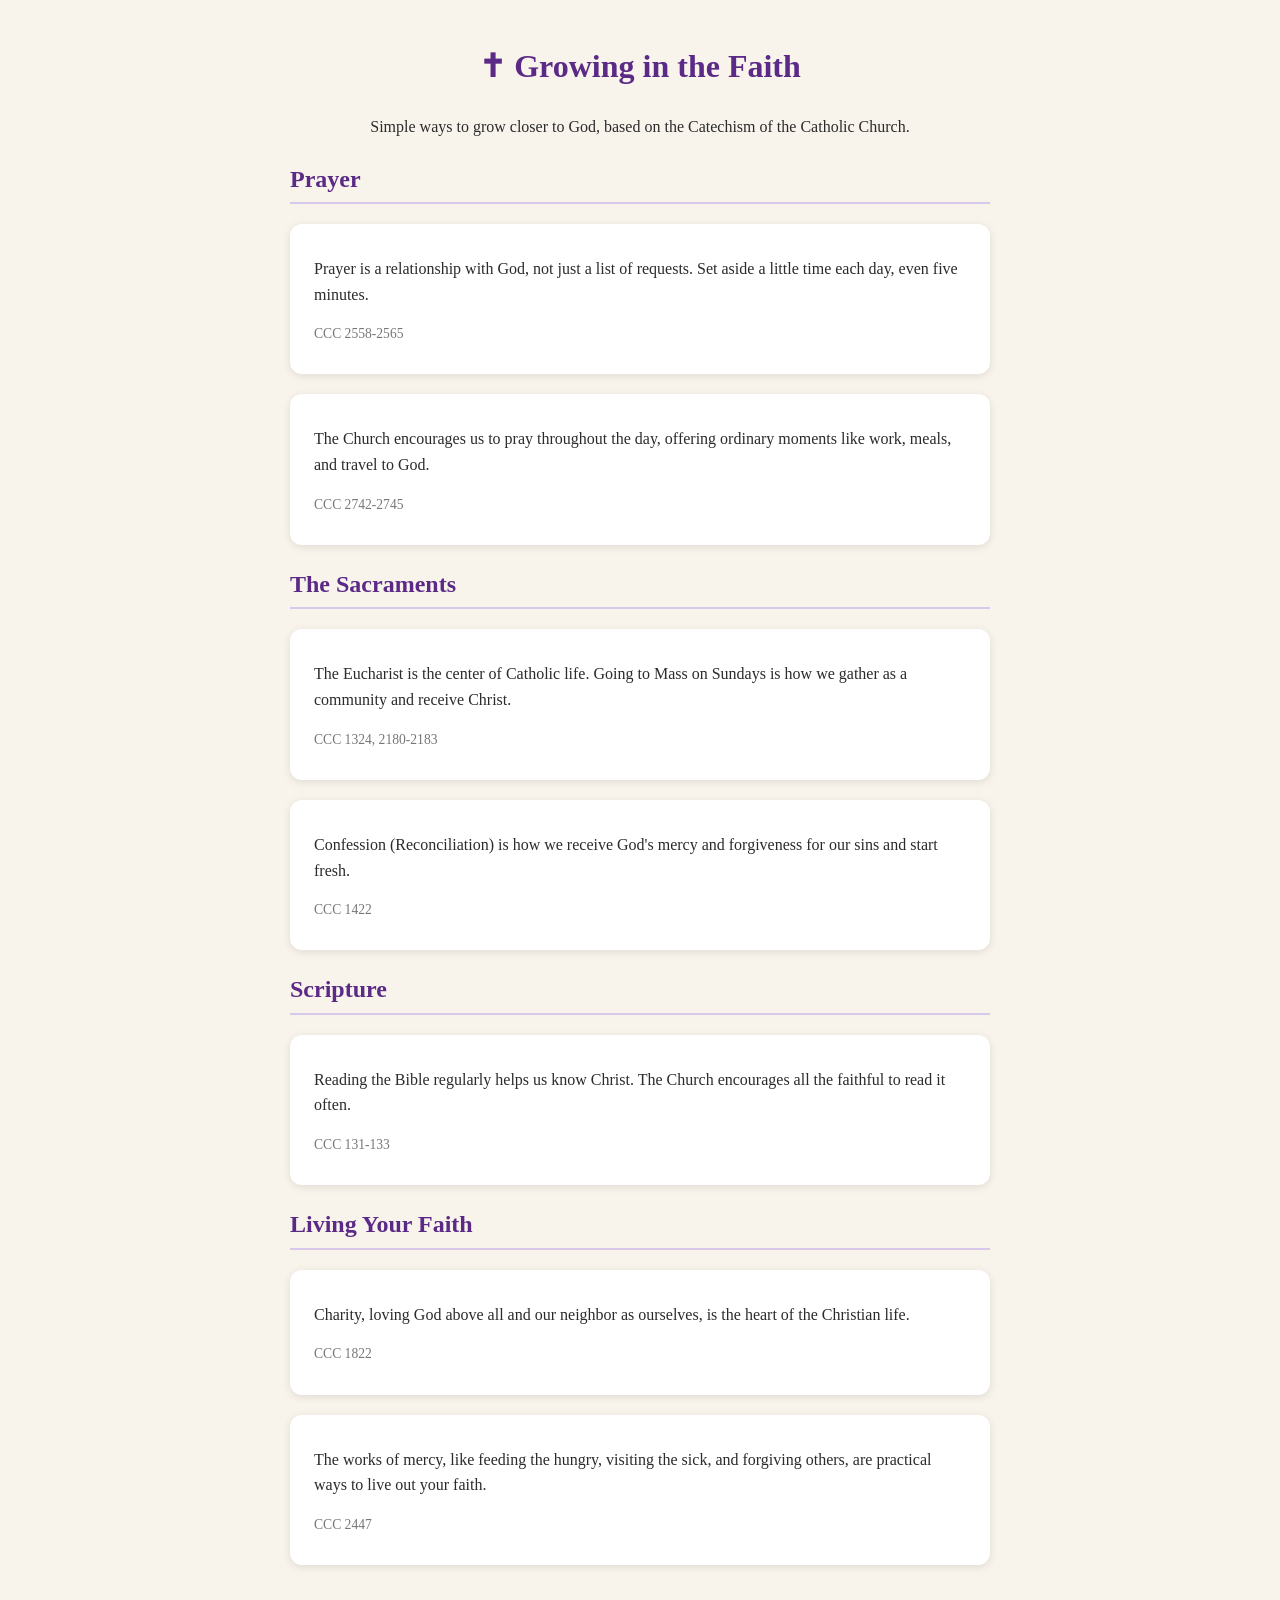
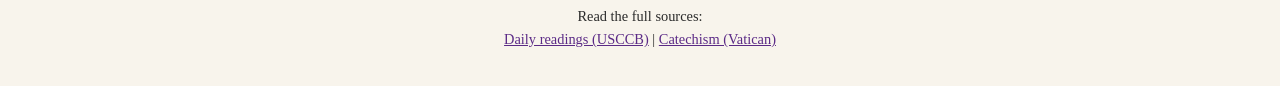
==== index.html @ 178d9954 "Add files via upload" ====
<!DOCTYPE html>
<html lang="en">
<head>
  <meta charset="UTF-8">
  <meta name="viewport" content="width=device-width, initial-scale=1">
  <title>Growing in the Faith</title>
  <style>
    body { font-family: Georgia, serif; background: #f8f4ec; color: #2b2b2b;
           max-width: 700px; margin: 0 auto; padding: 20px; line-height: 1.6; }
    h1 { color: #5b2a86; text-align: center; }
    h2 { color: #5b2a86; border-bottom: 2px solid #d8c9ea; padding-bottom: 4px; }
    .card { background: white; border-radius: 12px; padding: 16px 24px;
            box-shadow: 0 2px 8px rgba(0,0,0,0.1); margin: 20px 0; }
    .ref { color: #777; font-size: 0.85em; }
    a { color: #5b2a86; }
    footer { text-align: center; margin-top: 40px; font-size: 0.9em; }
  </style>
</head>
<body>
  <h1>✝ Growing in the Faith</h1>
  <p style="text-align:center">Simple ways to grow closer to God, based on the Catechism of the Catholic Church.</p>

  <h2>Prayer</h2>
  <div class="card">
    <p>Prayer is a relationship with God, not just a list of requests. Set aside a little time each day, even five minutes.</p>
    <p class="ref">CCC 2558-2565</p>
  </div>
  <div class="card">
    <p>The Church encourages us to pray throughout the day, offering ordinary moments like work, meals, and travel to God.</p>
    <p class="ref">CCC 2742-2745</p>
  </div>

  <h2>The Sacraments</h2>
  <div class="card">
    <p>The Eucharist is the center of Catholic life. Going to Mass on Sundays is how we gather as a community and receive Christ.</p>
    <p class="ref">CCC 1324, 2180-2183</p>
  </div>
  <div class="card">
    <p>Confession (Reconciliation) is how we receive God's mercy and forgiveness for our sins and start fresh.</p>
    <p class="ref">CCC 1422</p>
  </div>

  <h2>Scripture</h2>
  <div class="card">
    <p>Reading the Bible regularly helps us know Christ. The Church encourages all the faithful to read it often.</p>
    <p class="ref">CCC 131-133</p>
  </div>

  <h2>Living Your Faith</h2>
  <div class="card">
    <p>Charity, loving God above all and our neighbor as ourselves, is the heart of the Christian life.</p>
    <p class="ref">CCC 1822</p>
  </div>
  <div class="card">
    <p>The works of mercy, like feeding the hungry, visiting the sick, and forgiving others, are practical ways to live out your faith.</p>
    <p class="ref">CCC 2447</p>
  </div>

  <footer>
    <p>Read the full sources:<br>
    <a href="https://bible.usccb.org/daily-bible-reading" target="_blank">Daily readings (USCCB)</a> |
    <a href="https://www.vatican.va/archive/ENG0015/_INDEX.HTM" target="_blank">Catechism (Vatican)</a></p>
  </footer>
</body>
</html>
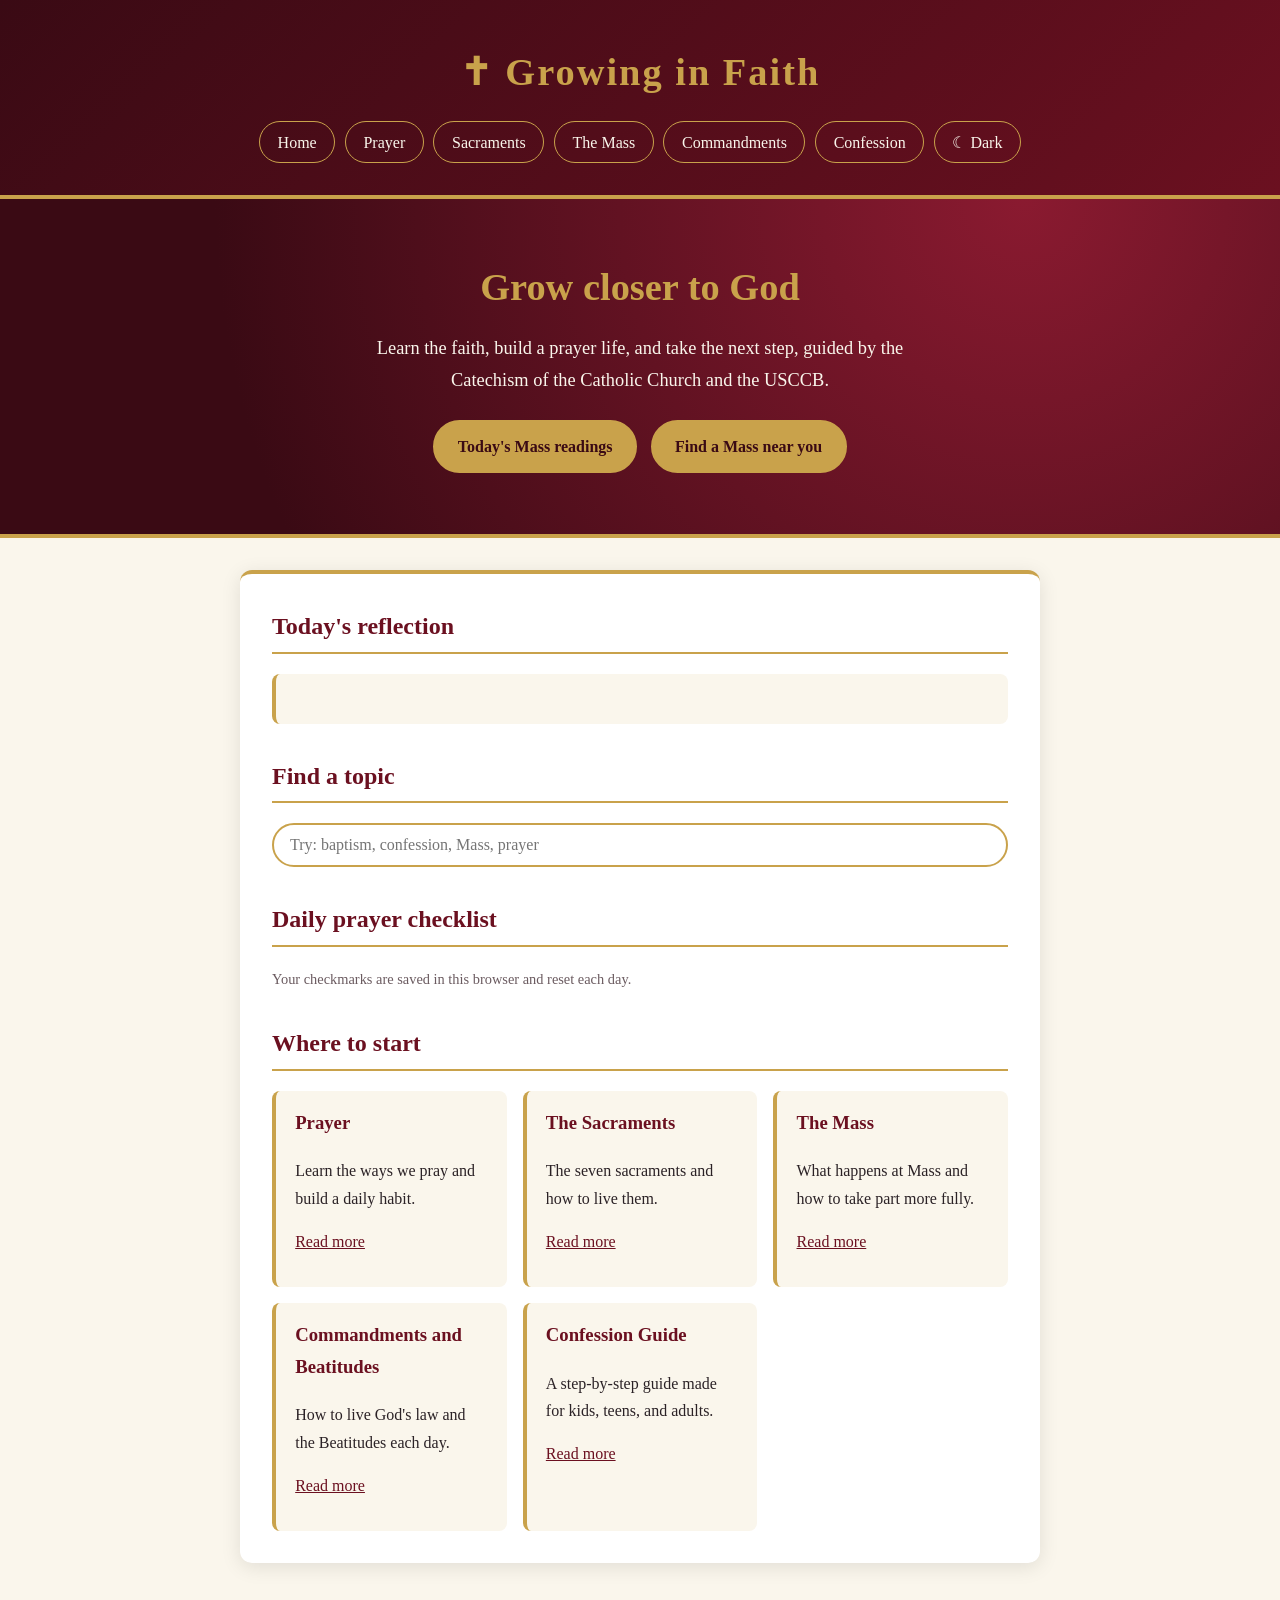
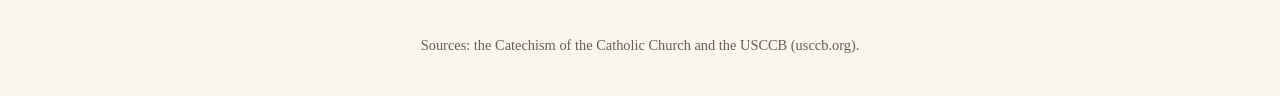
==== commit 40abd92e: "Add files via upload" ====
--- a/index.html
+++ b/index.html
@@ -3,63 +3,80 @@
 <head>
   <meta charset="UTF-8">
   <meta name="viewport" content="width=device-width, initial-scale=1">
-  <title>Growing in the Faith</title>
-  <style>
-    body { font-family: Georgia, serif; background: #f8f4ec; color: #2b2b2b;
-           max-width: 700px; margin: 0 auto; padding: 20px; line-height: 1.6; }
-    h1 { color: #5b2a86; text-align: center; }
-    h2 { color: #5b2a86; border-bottom: 2px solid #d8c9ea; padding-bottom: 4px; }
-    .card { background: white; border-radius: 12px; padding: 16px 24px;
-            box-shadow: 0 2px 8px rgba(0,0,0,0.1); margin: 20px 0; }
-    .ref { color: #777; font-size: 0.85em; }
-    a { color: #5b2a86; }
-    footer { text-align: center; margin-top: 40px; font-size: 0.9em; }
-  </style>
+  <title>Growing in Faith</title>
+  <link rel="stylesheet" href="style.css">
 </head>
 <body>
-  <h1>✝ Growing in the Faith</h1>
-  <p style="text-align:center">Simple ways to grow closer to God, based on the Catechism of the Catholic Church.</p>
+  <header>
+    <h1><span class="cross">&#10013;</span> Growing in Faith</h1>
+    <nav>
+      <a href="index.html">Home</a>
+      <a href="prayer.html">Prayer</a>
+      <a href="sacraments.html">Sacraments</a>
+      <a href="mass.html">The Mass</a>
+      <a href="commandments.html">Commandments</a>
+      <a href="confession.html">Confession</a>
+    </nav>
+  </header>
 
-  <h2>Prayer</h2>
-  <div class="card">
-    <p>Prayer is a relationship with God, not just a list of requests. Set aside a little time each day, even five minutes.</p>
-    <p class="ref">CCC 2558-2565</p>
-  </div>
-  <div class="card">
-    <p>The Church encourages us to pray throughout the day, offering ordinary moments like work, meals, and travel to God.</p>
-    <p class="ref">CCC 2742-2745</p>
-  </div>
+  <section class="hero">
+    <h2>Grow closer to God</h2>
+    <p>Learn the faith, build a prayer life, and take the next step,
+    guided by the Catechism of the Catholic Church and the USCCB.</p>
+    <a class="button" href="https://bible.usccb.org/daily-bible-reading" target="_blank" rel="noopener">Today's Mass readings</a>
+    <a class="button" href="https://masstimes.org" target="_blank" rel="noopener">Find a Mass near you</a>
+  </section>
 
-  <h2>The Sacraments</h2>
-  <div class="card">
-    <p>The Eucharist is the center of Catholic life. Going to Mass on Sundays is how we gather as a community and receive Christ.</p>
-    <p class="ref">CCC 1324, 2180-2183</p>
-  </div>
-  <div class="card">
-    <p>Confession (Reconciliation) is how we receive God's mercy and forgiveness for our sins and start fresh.</p>
-    <p class="ref">CCC 1422</p>
-  </div>
+  <main>
+    <h2>Today's reflection</h2>
+    <div class="daily">
+      <p id="daily-text"></p>
+      <p class="ref" id="daily-ref"></p>
+    </div>
 
-  <h2>Scripture</h2>
-  <div class="card">
-    <p>Reading the Bible regularly helps us know Christ. The Church encourages all the faithful to read it often.</p>
-    <p class="ref">CCC 131-133</p>
-  </div>
+    <h2>Find a topic</h2>
+    <input id="search-box" type="search" placeholder="Try: baptism, confession, Mass, prayer">
+    <div id="search-results"></div>
 
-  <h2>Living Your Faith</h2>
-  <div class="card">
-    <p>Charity, loving God above all and our neighbor as ourselves, is the heart of the Christian life.</p>
-    <p class="ref">CCC 1822</p>
-  </div>
-  <div class="card">
-    <p>The works of mercy, like feeding the hungry, visiting the sick, and forgiving others, are practical ways to live out your faith.</p>
-    <p class="ref">CCC 2447</p>
-  </div>
+    <h2>Daily prayer checklist</h2>
+    <p class="small">Your checkmarks are saved in this browser and reset each day.</p>
+    <ul id="checklist"></ul>
+
+    <h2>Where to start</h2>
+    <div class="cards">
+      <div class="card">
+        <h3>Prayer</h3>
+        <p>Learn the ways we pray and build a daily habit.</p>
+        <p><a href="prayer.html">Read more</a></p>
+      </div>
+      <div class="card">
+        <h3>The Sacraments</h3>
+        <p>The seven sacraments and how to live them.</p>
+        <p><a href="sacraments.html">Read more</a></p>
+      </div>
+      <div class="card">
+        <h3>The Mass</h3>
+        <p>What happens at Mass and how to take part more fully.</p>
+        <p><a href="mass.html">Read more</a></p>
+      </div>      <div class="card">
+        <h3>Commandments and Beatitudes</h3>
+        <p>How to live God's law and the Beatitudes each day.</p>
+        <p><a href="commandments.html">Read more</a></p>
+      </div>      <div class="card">
+        <h3>Confession Guide</h3>
+        <p>A step-by-step guide made for kids, teens, and adults.</p>
+        <p><a href="confession.html">Read more</a></p>
+      </div>
+    </div>
+  </main>
 
   <footer>
-    <p>Read the full sources:<br>
-    <a href="https://bible.usccb.org/daily-bible-reading" target="_blank">Daily readings (USCCB)</a> |
-    <a href="https://www.vatican.va/archive/ENG0015/_INDEX.HTM" target="_blank">Catechism (Vatican)</a></p>
+    <p>Sources: the Catechism of the Catholic Church and the USCCB (usccb.org).</p>
   </footer>
+
+  <script src="script.js"></script>
+  <script src="theme.js"></script>
+  <script src="animations.js"></script>
+  <script src="effects.js"></script>
 </body>
 </html>
--- a/style.css
+++ b/style.css
@@ -0,0 +1,638 @@
+:root {
+  --burgundy: #6b1020;
+  --deep: #3a0a14;
+  --gold: #c9a24b;
+  --cream: #faf6ec;
+  --ink: #2b2226;
+}
+
+* { box-sizing: border-box; }
+
+body {
+  margin: 0;
+  font-family: Georgia, "Times New Roman", serif;
+  background: var(--cream);
+  color: var(--ink);
+  line-height: 1.7;
+}
+
+header {
+  background: linear-gradient(135deg, var(--deep), var(--burgundy));
+  text-align: center;
+  padding: 2.5rem 1rem 1rem;
+  border-bottom: 4px solid var(--gold);
+}
+
+header h1 {
+  color: var(--gold);
+  margin: 0 0 1rem;
+  font-size: 2.4rem;
+  letter-spacing: 2px;
+}
+
+nav {
+  display: flex;
+  justify-content: center;
+  flex-wrap: wrap;
+  gap: 0.6rem;
+  padding-bottom: 1rem;
+}
+
+nav a {
+  color: var(--cream);
+  text-decoration: none;
+  padding: 0.4rem 1.1rem;
+  border: 1px solid var(--gold);
+  border-radius: 999px;
+  transition: 0.2s;
+}
+
+nav a:hover {
+  background: var(--gold);
+  color: var(--deep);
+}
+
+main {
+  max-width: 800px;
+  margin: 2rem auto;
+  padding: 2rem;
+  background: #fff;
+  border-radius: 12px;
+  border-top: 4px solid var(--gold);
+  box-shadow: 0 4px 20px rgba(0, 0, 0, 0.1);
+}
+
+h2 {
+  color: var(--burgundy);
+  border-bottom: 2px solid var(--gold);
+  padding-bottom: 0.3rem;
+  margin-top: 2rem;
+}
+
+main h2:first-child { margin-top: 0; }
+
+h3 { color: var(--burgundy); }
+
+a { color: var(--burgundy); }
+
+.cards {
+  display: grid;
+  grid-template-columns: repeat(auto-fit, minmax(220px, 1fr));
+  gap: 1rem;
+}
+
+.card {
+  background: var(--cream);
+  border-left: 4px solid var(--gold);
+  border-radius: 8px;
+  padding: 1rem 1.2rem;
+}
+
+.card h3 { margin-top: 0; }
+
+footer {
+  text-align: center;
+  padding: 1.5rem;
+  color: #6b5b60;
+  font-size: 0.9rem;
+}
+.hero {
+  text-align: center;
+  max-width: 800px;
+  margin: 2rem auto 0;
+  padding: 2rem 1rem 0;
+}
+
+.hero h2 {
+  border: none;
+  font-size: 2rem;
+  margin: 0 0 0.5rem;
+}
+
+.hero p {
+  font-size: 1.15rem;
+  margin: 0 auto 1.2rem;
+  max-width: 560px;
+}
+
+.button {
+  display: inline-block;
+  margin: 0.3rem;
+  padding: 0.7rem 1.4rem;
+  background: var(--burgundy);
+  color: var(--cream);
+  text-decoration: none;
+  border: 2px solid var(--gold);
+  border-radius: 999px;
+  font-weight: bold;
+  transition: 0.2s;
+}
+
+.button:hover {
+  background: var(--gold);
+  color: var(--deep);
+}
+
+.daily {
+  background: var(--cream);
+  border-left: 4px solid var(--gold);
+  border-radius: 8px;
+  padding: 1rem 1.4rem;
+  font-size: 1.1rem;
+}
+
+.daily .ref {
+  color: var(--burgundy);
+  font-weight: bold;
+  margin-bottom: 0;
+}
+
+#search-box {
+  width: 100%;
+  padding: 0.7rem 1rem;
+  font-size: 1rem;
+  border: 2px solid var(--gold);
+  border-radius: 999px;
+  font-family: inherit;
+}
+
+#search-results a {
+  display: block;
+  margin-top: 0.5rem;
+  padding: 0.6rem 1rem;
+  background: var(--cream);
+  border-left: 4px solid var(--gold);
+  border-radius: 8px;
+  text-decoration: none;
+  font-weight: bold;
+}
+
+#checklist {
+  list-style: none;
+  padding: 0;
+}
+
+#checklist li {
+  padding: 0.4rem 0;
+}
+
+#checklist input {
+  transform: scale(1.3);
+  margin-right: 0.5rem;
+  accent-color: var(--burgundy);
+}
+
+.small {
+  font-size: 0.9rem;
+  color: #6b5b60;
+}
+/* ---------- Bolder hero banner ---------- */
+.hero {
+  max-width: none;
+  margin: 0;
+  padding: 3.5rem 1rem 3rem;
+  background: radial-gradient(circle at top, #8a1a30 0%, var(--deep) 70%);
+  color: var(--cream);
+  border-bottom: 4px solid var(--gold);
+}
+
+.hero h2 {
+  color: var(--gold);
+  font-size: 2.4rem;
+}
+
+.hero .button {
+  background: var(--gold);
+  color: var(--deep);
+  border-color: var(--gold);
+}
+
+.hero .button:hover {
+  background: transparent;
+  color: var(--gold);
+}
+
+/* ---------- Smooth effects ---------- */
+main {
+  animation: fadeUp 0.6s ease both;
+}
+
+@keyframes fadeUp {
+  from { opacity: 0; transform: translateY(12px); }
+  to { opacity: 1; transform: none; }
+}
+
+.card {
+  transition: transform 0.2s, box-shadow 0.2s;
+}
+
+.card:hover {
+  transform: translateY(-3px);
+  box-shadow: 0 6px 16px rgba(0, 0, 0, 0.15);
+}
+
+/* ---------- Dark mode button ---------- */
+.theme-toggle {
+  color: var(--cream);
+  background: transparent;
+  padding: 0.4rem 1.1rem;
+  border: 1px solid var(--gold);
+  border-radius: 999px;
+  font-family: inherit;
+  font-size: 1rem;
+  cursor: pointer;
+  transition: 0.2s;
+}
+
+.theme-toggle:hover {
+  background: var(--gold);
+  color: var(--deep);
+}
+
+/* ---------- Dark mode colors ---------- */
+[data-theme="dark"] body {
+  background: #140c0f;
+  color: #f1e9e4;
+}
+
+[data-theme="dark"] main {
+  background: #221519;
+  box-shadow: 0 4px 20px rgba(0, 0, 0, 0.5);
+}
+
+[data-theme="dark"] h2,
+[data-theme="dark"] h3 {
+  color: var(--gold);
+}
+
+[data-theme="dark"] main p a,
+[data-theme="dark"] main li a,
+[data-theme="dark"] #search-results a {
+  color: #e8c877;
+}
+
+[data-theme="dark"] .card,
+[data-theme="dark"] .daily,
+[data-theme="dark"] #search-results a {
+  background: #2d1c21;
+}
+
+[data-theme="dark"] .daily .ref {
+  color: var(--gold);
+}
+
+[data-theme="dark"] #search-box {
+  background: #2d1c21;
+  color: #f1e9e4;
+}
+
+[data-theme="dark"] .small,
+[data-theme="dark"] footer {
+  color: #b9a9ad;
+}
+
+/* ---------- Phone layout ---------- */
+@media (max-width: 600px) {
+  header h1 { font-size: 1.7rem; }
+  main { margin: 1rem; padding: 1.2rem; }
+  .hero { padding: 2rem 1rem; }
+  .hero h2 { font-size: 1.7rem; }
+  nav a, .theme-toggle { padding: 0.35rem 0.8rem; font-size: 0.95rem; }
+}
+/* ---------- Scroll progress bar ---------- */
+#progress {
+  position: fixed;
+  top: 0;
+  left: 0;
+  height: 4px;
+  width: 0;
+  background: var(--gold);
+  z-index: 1000;
+}
+
+/* ---------- Scroll reveal ---------- */
+.js-anim .reveal {
+  opacity: 0;
+  transform: translateY(24px);
+  transition: opacity 0.6s ease, transform 0.6s ease;
+}
+
+.js-anim .reveal.visible {
+  opacity: 1;
+  transform: none;
+}
+
+/* ---------- Title glow ---------- */
+header h1 {
+  animation: glow 4s ease-in-out infinite;
+}
+
+@keyframes glow {
+  0%, 100% { text-shadow: 0 0 0 rgba(201, 162, 75, 0); }
+  50% { text-shadow: 0 0 18px rgba(201, 162, 75, 0.7); }
+}
+
+/* ---------- Hero animation ---------- */
+.hero {
+  background-size: 160% 160%;
+  animation: drift 12s ease-in-out infinite alternate;
+}
+
+@keyframes drift {
+  from { background-position: 30% 0; }
+  to { background-position: 70% 30%; }
+}
+
+.hero h2 { animation: fadeUp 0.8s ease both; }
+.hero p { animation: fadeUp 0.8s ease 0.2s both; }
+.hero .button { animation: fadeUp 0.8s ease 0.4s both; }
+
+/* ---------- Button shine ---------- */
+.button {
+  position: relative;
+  overflow: hidden;
+}
+
+.button::after {
+  content: "";
+  position: absolute;
+  top: 0;
+  left: -75%;
+  width: 50%;
+  height: 100%;
+  background: linear-gradient(120deg, transparent, rgba(255, 255, 255, 0.5), transparent);
+  transform: skewX(-20deg);
+}
+
+.button:hover::after {
+  animation: shine 0.7s;
+}
+
+@keyframes shine {
+  to { left: 130%; }
+}
+
+/* ---------- Menu and checklist effects ---------- */
+nav a:hover,
+.theme-toggle:hover {
+  transform: translateY(-2px);
+}
+
+#checklist li {
+  transition: transform 0.2s;
+}
+
+#checklist li:hover {
+  transform: translateX(5px);
+}
+
+#checklist input:checked {
+  animation: pop 0.3s ease;
+}
+
+@keyframes pop {
+  0% { transform: scale(1.3); }
+  50% { transform: scale(1.8); }
+  100% { transform: scale(1.3); }
+}
+
+/* ---------- Respect "reduce motion" settings ---------- */
+@media (prefers-reduced-motion: reduce) {
+  * {
+    animation: none !important;
+    transition: none !important;
+  }
+}
+/* ---------- Side tabs ---------- */
+.tabs-layout {
+  display: flex;
+  gap: 1.5rem;
+  align-items: flex-start;
+  margin-top: 1.5rem;
+}
+
+.tab-list {
+  display: flex;
+  flex-direction: column;
+  gap: 0.6rem;
+  flex: 0 0 150px;
+  position: sticky;
+  top: 1rem;
+}
+
+.tab-btn {
+  font-family: inherit;
+  font-size: 1.05rem;
+  text-align: left;
+  padding: 0.8rem 1rem;
+  background: var(--cream);
+  color: var(--burgundy);
+  border: 2px solid var(--gold);
+  border-radius: 10px;
+  cursor: pointer;
+  transition: 0.2s;
+}
+
+.tab-btn small {
+  display: block;
+  font-size: 0.8rem;
+  opacity: 0.8;
+}
+
+.tab-btn:hover {
+  transform: translateX(4px);
+}
+
+.tab-btn.active {
+  background: var(--burgundy);
+  color: var(--cream);
+}
+
+.tab-panel {
+  display: none;
+  flex: 1;
+  min-width: 0;
+}
+
+.tab-panel.active {
+  display: block;
+  animation: fadeUp 0.5s ease both;
+}
+
+.tab-panel > h2:first-child {
+  margin-top: 0;
+}
+
+.prayer-text {
+  font-style: italic;
+  background: var(--cream);
+  border-left: 4px solid var(--gold);
+  border-radius: 8px;
+  padding: 0.8rem 1.2rem;
+}
+
+.card ul {
+  margin: 0;
+  padding-left: 1.1rem;
+}
+
+[data-theme="dark"] .tab-btn {
+  background: #2d1c21;
+  color: #e8c877;
+}
+
+[data-theme="dark"] .tab-btn.active {
+  background: var(--burgundy);
+  color: var(--cream);
+}
+
+[data-theme="dark"] .prayer-text {
+  background: #2d1c21;
+}
+
+@media (max-width: 600px) {
+  .tabs-layout { flex-direction: column; }
+  .tab-list {
+    flex-direction: row;
+    flex: none;
+    position: static;
+    width: 100%;
+  }
+  .tab-btn { flex: 1; text-align: center; padding: 0.6rem 0.4rem; }
+  .tab-btn:hover { transform: none; }
+}
+/* ---------- Theme switch animation ---------- */
+::view-transition-old(root),
+::view-transition-new(root) {
+  animation: none;
+  mix-blend-mode: normal;
+}
+
+::view-transition-old(root) { z-index: 1; }
+::view-transition-new(root) { z-index: 2; }
+
+/* Fallback: smooth color fade */
+.theme-fading,
+.theme-fading *,
+.theme-fading *::before,
+.theme-fading *::after {
+  transition: background-color 0.6s ease, color 0.6s ease,
+              border-color 0.6s ease, box-shadow 0.6s ease !important;
+}
+
+/* Spinning sun and moon icon */
+.theme-toggle .icon {
+  display: inline-block;
+}
+
+.theme-toggle.spin .icon {
+  animation: spinIcon 0.7s ease;
+}
+
+@keyframes spinIcon {
+  from { transform: rotate(0deg) scale(1); }
+  50% { transform: rotate(180deg) scale(1.5); }
+  to { transform: rotate(360deg) scale(1); }
+}
+/* ---------- Page fade between pages ---------- */
+body {
+  animation: pageIn 0.5s ease both;
+}
+
+@keyframes pageIn {
+  from { opacity: 0; }
+  to { opacity: 1; }
+}
+
+body.leaving {
+  animation: pageOut 0.3s ease forwards;
+}
+
+@keyframes pageOut {
+  to { opacity: 0; transform: translateY(-8px); }
+}
+
+/* ---------- Hero sparkles ---------- */
+.hero {
+  position: relative;
+  overflow: hidden;
+}
+
+.hero > *:not(.sparkle) {
+  position: relative;
+  z-index: 1;
+}
+
+.sparkle {
+  position: absolute;
+  bottom: -10px;
+  border-radius: 50%;
+  background: var(--gold);
+  box-shadow: 0 0 8px var(--gold);
+  opacity: 0;
+  pointer-events: none;
+  animation: floatUp linear infinite;
+}
+
+@keyframes floatUp {
+  0% { transform: translateY(0) scale(0.6); opacity: 0; }
+  15% { opacity: 0.9; }
+  100% { transform: translateY(-340px) scale(1.2); opacity: 0; }
+}
+
+/* ---------- Button ripple ---------- */
+.ripple {
+  position: absolute;
+  border-radius: 50%;
+  background: rgba(255, 255, 255, 0.55);
+  transform: scale(0);
+  animation: ripple 0.6s ease-out;
+  pointer-events: none;
+}
+
+@keyframes ripple {
+  to { transform: scale(4); opacity: 0; }
+}
+
+/* ---------- Back to top button ---------- */
+#to-top {
+  position: fixed;
+  right: 1.2rem;
+  bottom: 1.2rem;
+  width: 46px;
+  height: 46px;
+  border-radius: 50%;
+  border: 2px solid var(--gold);
+  background: var(--burgundy);
+  color: var(--gold);
+  font-size: 1.3rem;
+  cursor: pointer;
+  opacity: 0;
+  transform: translateY(20px);
+  pointer-events: none;
+  transition: 0.3s;
+  z-index: 999;
+}
+
+#to-top.show {
+  opacity: 1;
+  transform: none;
+  pointer-events: auto;
+}
+
+#to-top:hover {
+  background: var(--gold);
+  color: var(--deep);
+}
+
+/* ---------- Swaying cross ---------- */
+.cross {
+  display: inline-block;
+  transform-origin: 50% 90%;
+  animation: sway 5s ease-in-out infinite;
+}
+
+@keyframes sway {
+  0%, 100% { transform: rotate(-6deg); }
+  50% { transform: rotate(6deg); }
+}
